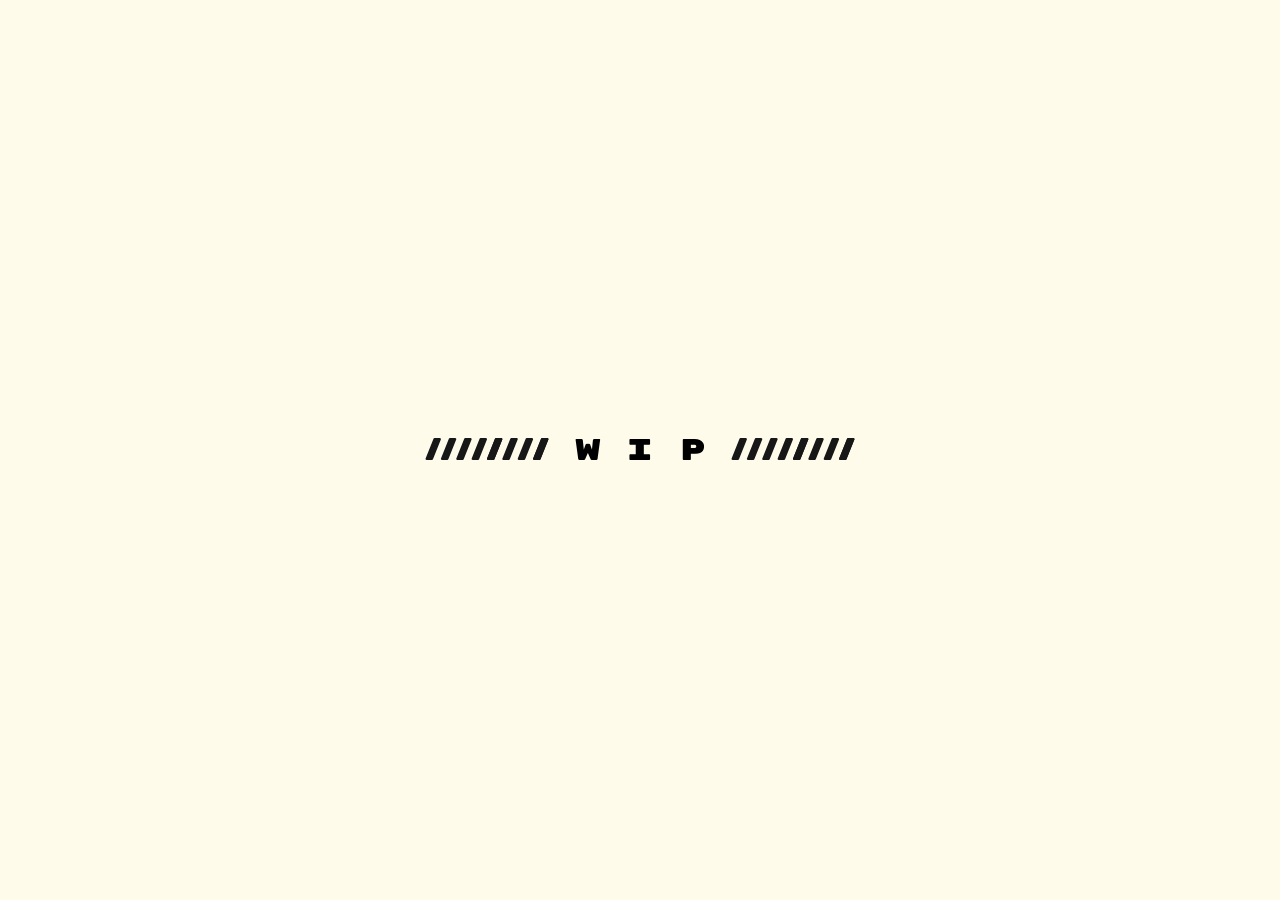
==== index.html @ 04292ec3 "first commit" ====
<html>
    <head>
        <link rel="stylesheet" href="https://fonts.googleapis.com/css?family=Rubik Mono One">
        <style>
        body {
            height: 100vh;
            padding: 0;
            margin: 0;
            background-color: #fffbeb;
            font-family: 'Rubik Mono One', sans-serif;
            font-size: 30px;
            user-select: none;
        }
        #container {
            width: 100%;
            height: 100%;
            padding: 0;
            margin: 0;
            display: flex;
            align-items: center;
        }
        p {
            width: 100%;
            text-align: center;
        }
        </style>
    </head>
    <body>
        <div id="container">
            <p>
                <img src="assets/images/construction.svg" height="22"><span> W I P </span><img src="assets/images/construction.svg" height="22">
            </p>
        </div>
    </body>
</html>
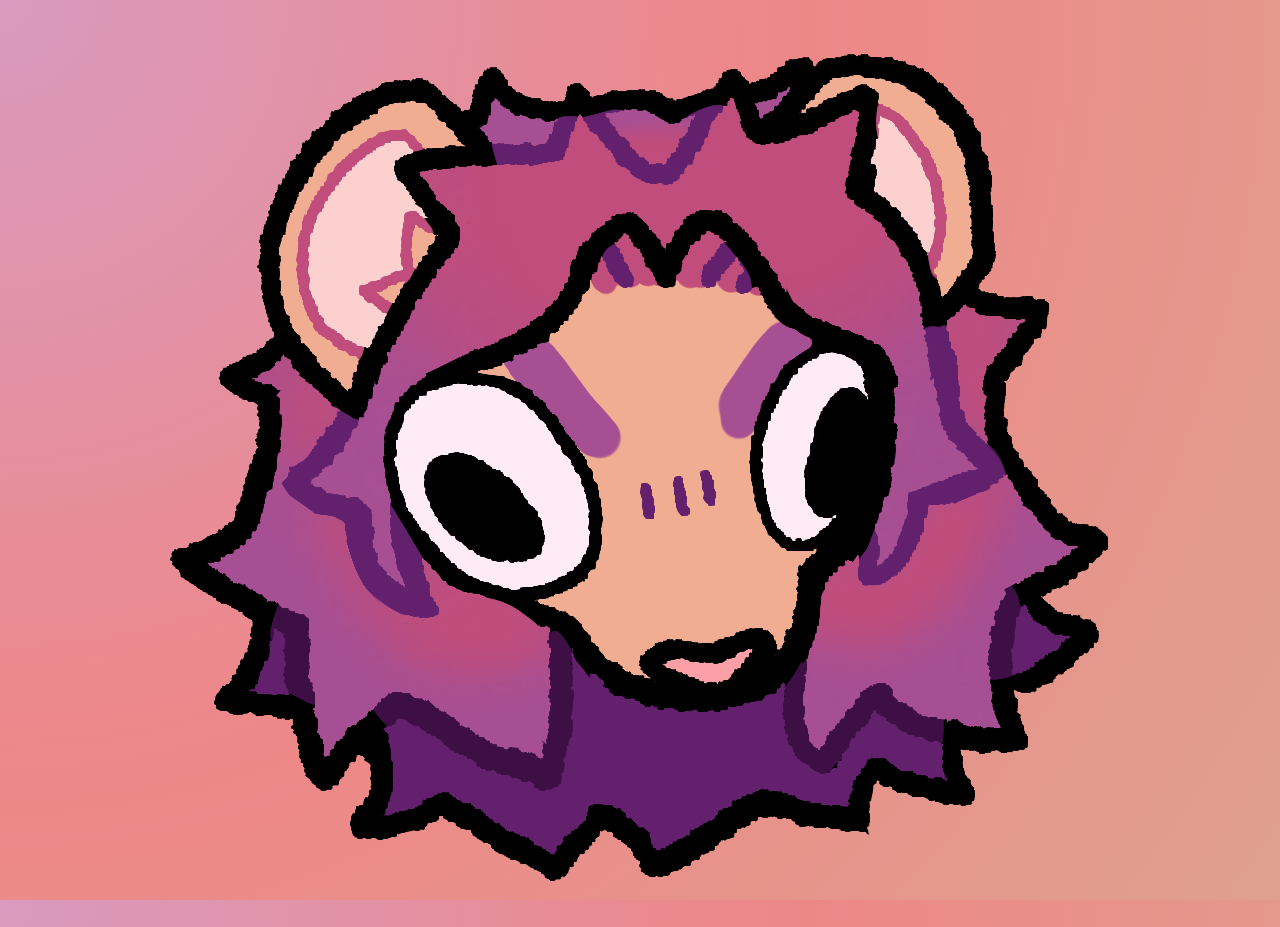
==== commit 01f37325: "updates" ====
--- a/index.html
+++ b/index.html
@@ -6,7 +6,7 @@
             height: 100vh;
             padding: 0;
             margin: 0;
-            background-color: #fffbeb;
+            background: radial-gradient(circle at top left, rgba(217, 154, 191, 1) 0%, rgb(238, 135, 135) 50%, rgb(223, 161, 143) 100%);
             font-family: 'Rubik Mono One', sans-serif;
             font-size: 30px;
             user-select: none;
@@ -23,12 +23,27 @@
             width: 100%;
             text-align: center;
         }
+        img {
+            will-change: transform, opacity;
+            opacity: 0%;
+            animation: fade_in 1.5s ease-out 0.25s forwards;
+        }
+        @keyframes fade_in {
+            from {
+                opacity: 0%;
+                transform: scale(0.95);
+            }
+            to {
+                opacity: 100%;
+                transform: scale(1);
+            }
+        }
         </style>
     </head>
     <body>
         <div id="container">
             <p>
-                <img src="assets/images/construction.svg" height="22"><span> W I P </span><img src="assets/images/construction.svg" height="22">
+                <img src="assets/images/apollo_by_tigerstooth.png" alt="apollo_by_tigerstooth">
             </p>
         </div>
     </body>
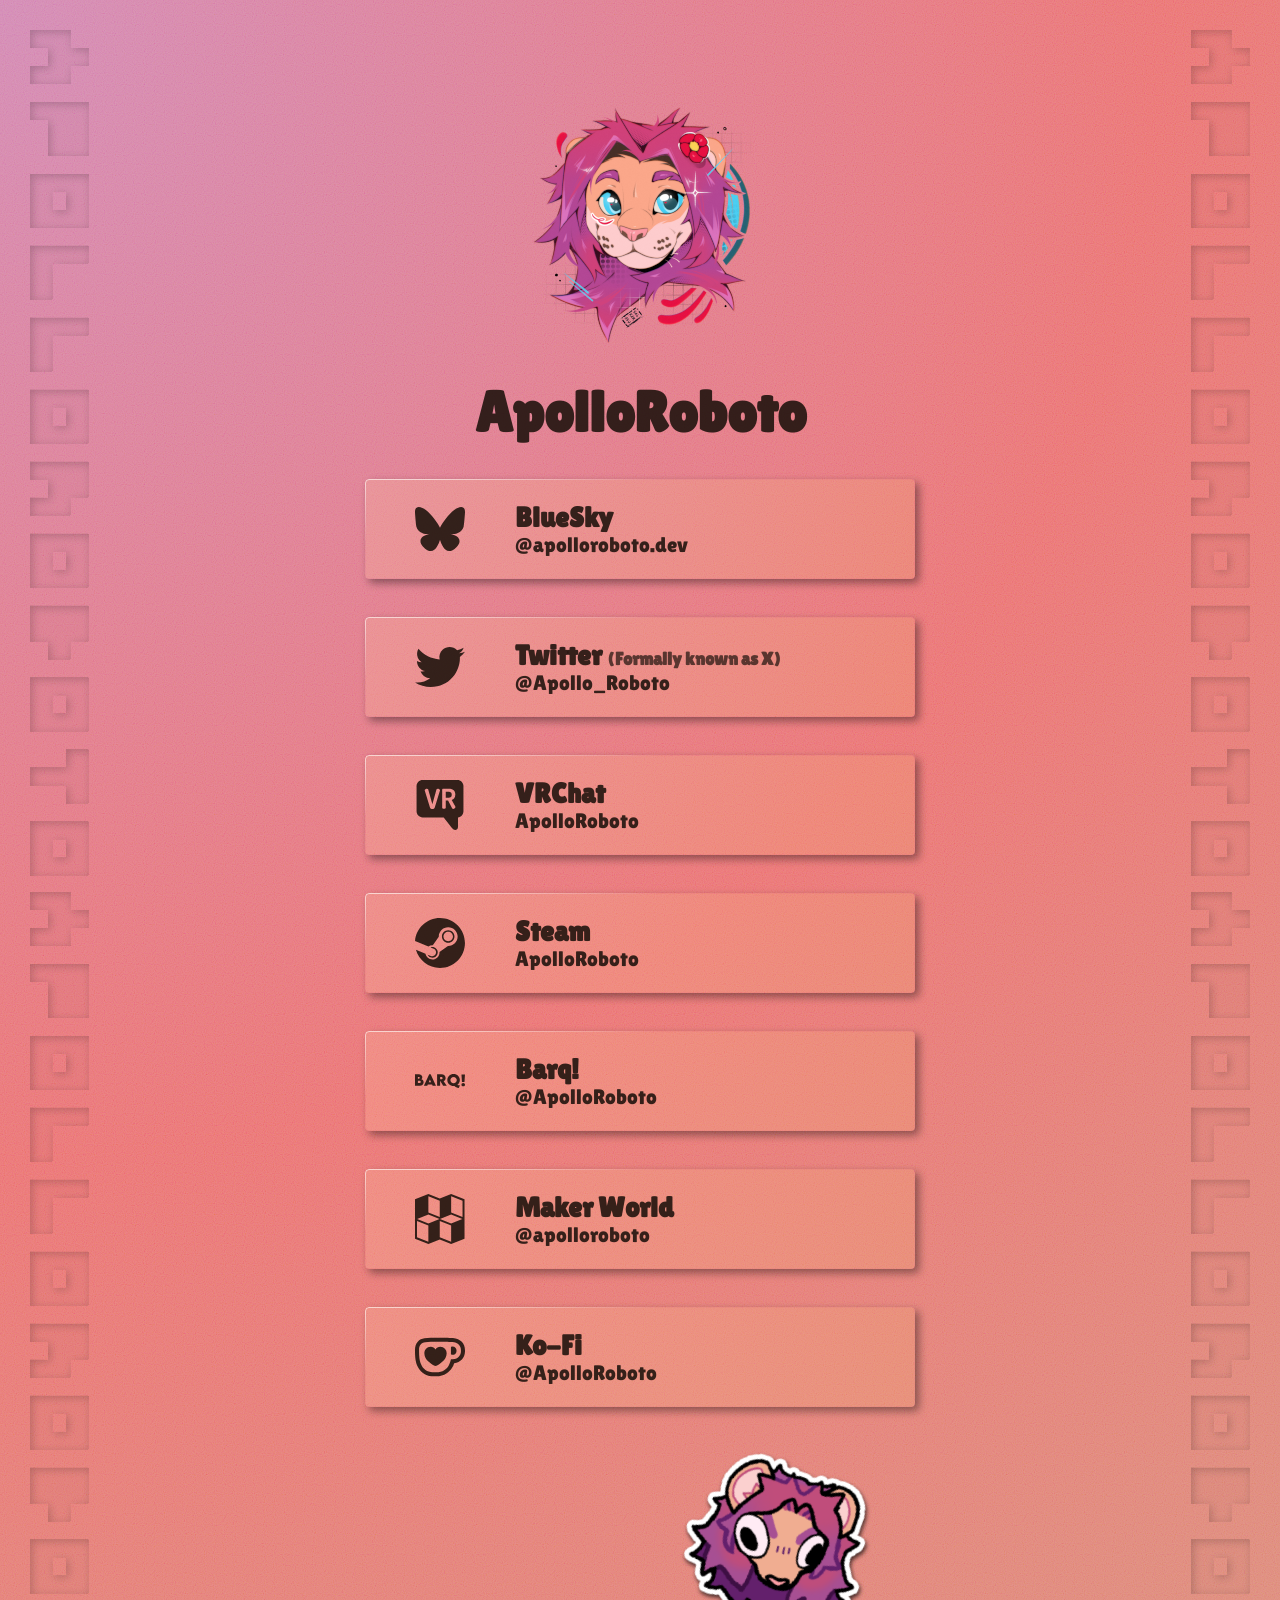
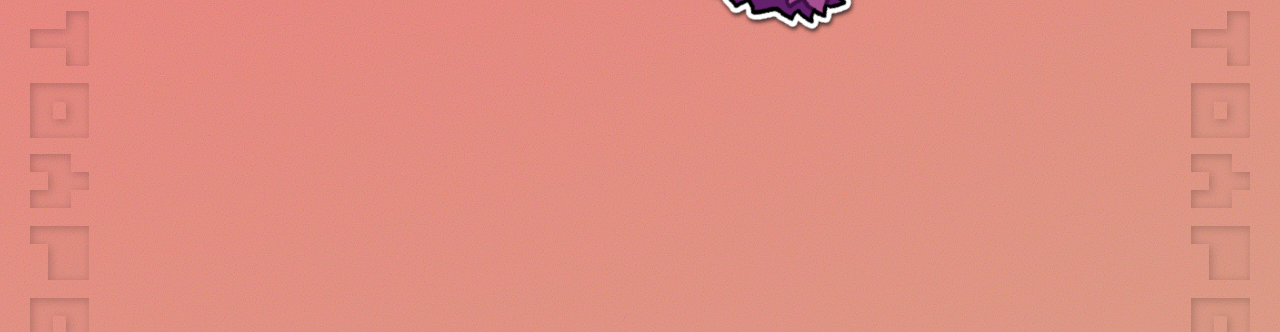
==== commit f98f3a7b: "using new page" ====
--- a/index.html
+++ b/index.html
@@ -1,50 +1,77 @@
 <html>
     <head>
-        <link rel="stylesheet" href="https://fonts.googleapis.com/css?family=Rubik Mono One">
-        <style>
-        body {
-            height: 100vh;
-            padding: 0;
-            margin: 0;
-            background: radial-gradient(circle at top left, rgba(217, 154, 191, 1) 0%, rgb(238, 135, 135) 50%, rgb(223, 161, 143) 100%);
-            font-family: 'Rubik Mono One', sans-serif;
-            font-size: 30px;
-            user-select: none;
-        }
-        #container {
-            width: 100%;
-            height: 100%;
-            padding: 0;
-            margin: 0;
-            display: flex;
-            align-items: center;
-        }
-        p {
-            width: 100%;
-            text-align: center;
-        }
-        img {
-            will-change: transform, opacity;
-            opacity: 0%;
-            animation: fade_in 1.5s ease-out 0.25s forwards;
-        }
-        @keyframes fade_in {
-            from {
-                opacity: 0%;
-                transform: scale(0.95);
-            }
-            to {
-                opacity: 100%;
-                transform: scale(1);
-            }
-        }
-        </style>
+        <link rel="stylesheet" href="https://fonts.googleapis.com/css?family=Lilita One">
+        <link rel="stylesheet" href="./assets/style.css">
     </head>
     <body>
-        <div id="container">
-            <p>
-                <img src="assets/images/apollo_by_tigerstooth.png" alt="apollo_by_tigerstooth">
-            </p>
-        </div>
+        <div class="left_bit_text"></div>
+        <div class="right_bit_text"></div>
+
+        <img src="assets/apollo_by_valkarasu_transparent.png" alt="Apollo by Valkarasu">
+        <h1>ApolloRoboto</h1>
+
+        <a id="bluesky" class="url_button" href="https://bsky.app/profile/apolloroboto.dev">
+            <img src="assets/icons/bluesky.svg">
+            <div>
+                <h2>BlueSky</h2>
+                <span>@apolloroboto.dev</span>
+            </div>
+        </a>
+
+        <a id="twitter" class="url_button" href="https://twitter.com/Apollo_Roboto">
+            <img src="assets/icons/twitter.svg">
+            <div>
+                <h2>Twitter <small>(Formally known as X)</small></h2>
+                <span>@Apollo_Roboto</span>
+            </div>
+        </a>
+
+        <a id="vrchat" class="url_button" href="https://vrchat.com/home/user/usr_f34f3c4d-56a7-4821-9aa4-51be458d421a">
+            <img src="assets/icons/vrchat_fill.svg">
+            <div>
+                <h2>VRChat</h2>
+                <span>ApolloRoboto</span>
+            </div>
+        </a>
+
+        <a id="steam" class="url_button" href="https://steamcommunity.com/id/ApolloRoboto/">
+            <img src="assets/icons/steam.svg">
+            <div>
+                <h2>Steam</h2>
+                <span>ApolloRoboto</span>
+            </div>
+        </a>
+
+        <a id="barq" class="url_button" href="https://barq.app/@ApolloRoboto">
+            <img src="assets/icons/barq.svg">
+            <div>
+                <h2>Barq!</h2>
+                <span>@ApolloRoboto</span>
+            </div>
+        </a>
+
+        <a id="maker_world" class="url_button" href="https://makerworld.com/en/@apolloroboto">
+            <img src="assets/icons/maker_world.svg">
+            <div>
+                <h2>Maker World</h2>
+                <span>@apolloroboto</span>
+            </div>
+        </a>
+
+        <a id="ko_fi" class="url_button" href="https://ko-fi.com/apolloroboto">
+            <img src="assets/icons/ko_fi.svg">
+            <div>
+                <h2>Ko-Fi</h2>
+                <span>@ApolloRoboto</span>
+            </div>
+        </a>
+
+        <img
+            id="apollo_sticker"
+            class="sticker"
+            src="assets/apollo_by_tigerstooth_sticker.png"
+            alt="Apollo by Tigerstooth"
+        >
+
     </body>
 </html>
--- a/assets/style.css
+++ b/assets/style.css
@@ -0,0 +1,164 @@
+body {
+    position: relative;
+    display: flex;
+    flex-direction: column;
+    align-items: center;
+    gap: 38px;
+    padding: 0;
+    margin: 0;
+    padding-block-start: 10vh;
+    padding-block-end: 33vh;
+    background:
+        url("noise.svg"),
+        radial-gradient(
+            circle at top left,
+            rgb(217, 154, 191) 0%,
+            /*rgb(240, 152, 185)*/
+            rgb(238, 135, 135) 50%,
+            rgb(223, 161, 143) 100%
+        );
+    background-blend-mode: color-burn;
+    font-family: "Lilita One";
+    user-select: none;
+    overflow-x: hidden;
+}
+
+
+/************************/
+
+
+h1 {
+    padding: 0;
+    margin: 0;
+    font-size: 57px;
+    color: #1A100ADF;
+    letter-spacing: 5%;
+    line-height: 57px;
+}
+
+
+/************************/
+
+
+.url_button {
+    display: flex;
+    flex-direction: row;
+    align-items: center;
+    gap: 50px;
+    padding-inline-start: 50px;
+    width: 60%;
+    max-width: 500px;
+    min-width: 400px;
+    height: 100px;
+    background-image: url("button.svg");
+    box-shadow: 4px 4px 8px #00000066;
+    border-radius: 4px;
+    text-decoration: none;
+    transition-property: scale, box-shadow;
+    transition-duration: .15s;
+    transition-timing-function: ease-in-out;
+}
+.url_button:hover {
+    scale: 102.5%;
+    box-shadow: 9px 9px 14px #00000066;
+}
+.url_button svg,
+.url_button img {
+    width: 50px;
+    height: 50px;
+    color: #1A100ADF;
+}
+.url_button h2 {
+    font-size: 28px;
+    color: #1A100ADF;
+    padding: 0;
+    margin: 0;
+}
+.url_button span {
+    font-size: 21px;
+    color: #1A100ADF;
+}
+.url_button small {
+    font-size: 18px;
+    opacity: 80%;
+}
+
+@media (max-width: 700px) {
+    .url_button {
+        padding-inline-start: 35px;
+        gap: 35px;
+        min-width: 390px;
+        width: 70%;
+    }
+}
+
+
+/************************/
+
+
+:root {
+    --bit-text-width: 59px;
+    --bit-text-gap: 30px;
+}
+.left_bit_text {
+    position: absolute;
+    top: var(--bit-text-gap);
+    left: var(--bit-text-gap);
+    bottom: 0;
+    width: var(--bit-text-width);
+    background-image: url("apolloroboto_bit_text.svg");
+    background-repeat: repeat-y;
+    background-position: top;
+    background-size: 100% auto;
+}
+.right_bit_text {
+    position: absolute;
+    top: var(--bit-text-gap);
+    right: var(--bit-text-gap);
+    bottom: 0;
+    width: var(--bit-text-width);
+    background-image: url("apolloroboto_bit_text.svg");
+    background-repeat: repeat-y;
+    background-position: top;
+    background-size: 100% auto;
+}
+
+@media (max-width: 700px) {
+    :root {
+        --bit-text-width: 43px;
+        --bit-text-gap: 15px;
+    }
+}
+@media (max-width: 590px) {
+    .right_bit_text,
+    .left_bit_text {
+        display: none;
+    }
+}
+
+
+/************************/
+
+
+.sticker {
+    position: absolute;
+    width: 190px;
+    height: 190px;
+    top: 0px;
+    left: 50%;
+    filter: drop-shadow(2px 2px 2px #000000BB);
+}
+#apollo_sticker {
+    translate: 385px 820px;
+    rotate: 22deg;
+}
+
+@media (max-width: 1340px) {
+    .sticker {
+        position: relative;
+        left: 0px;
+    }
+    #apollo_sticker {
+        translate: 140px 0px;
+    }
+}
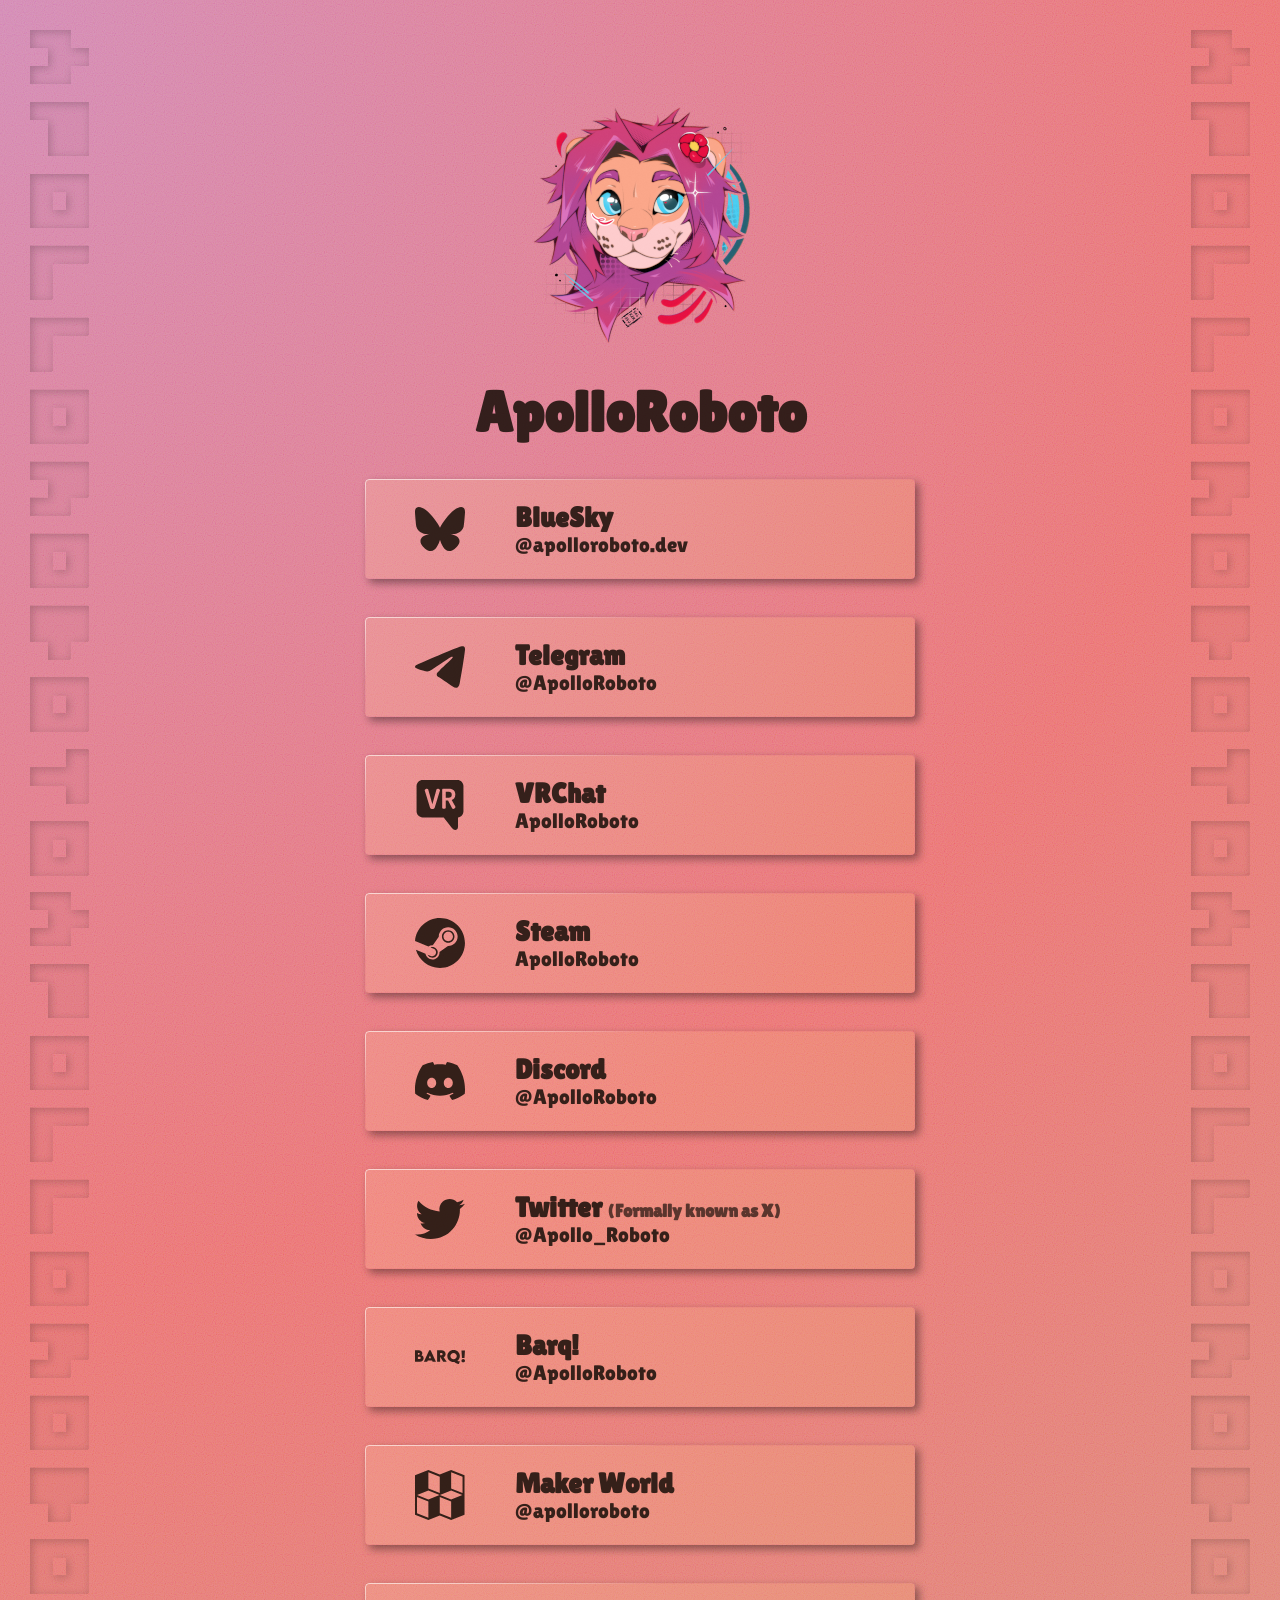
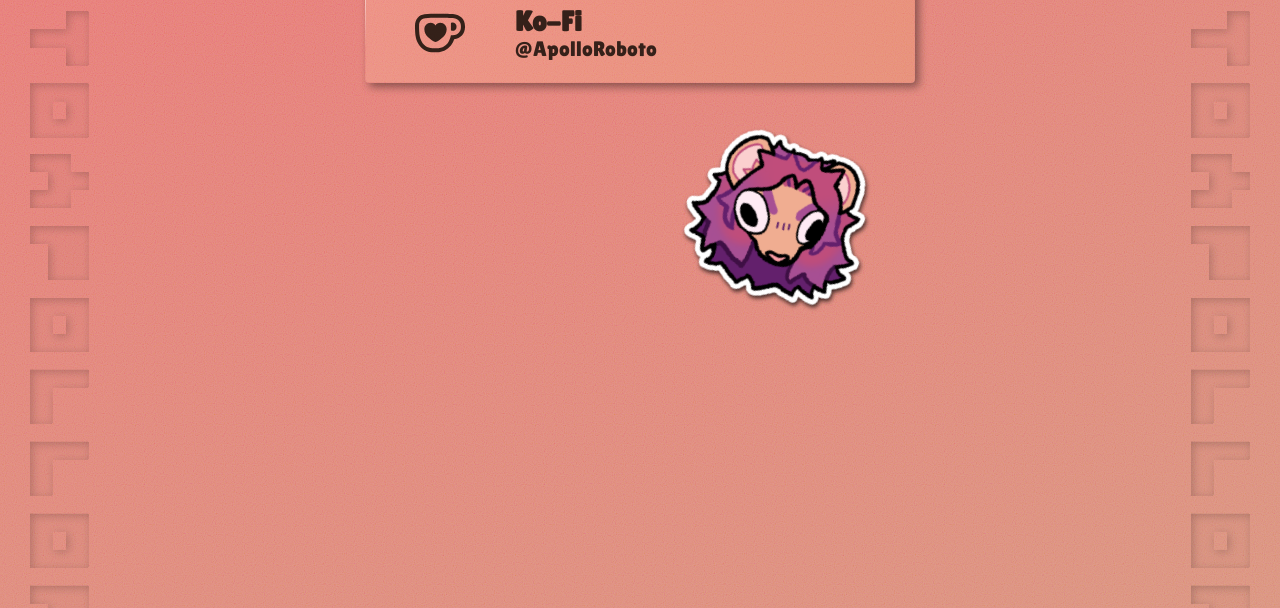
==== commit b5b245db: "more url and favicon" ====
--- a/index.html
+++ b/index.html
@@ -1,7 +1,8 @@
 <html>
     <head>
+        <link rel="stylesheet" href="./assets/style.css">
         <link rel="stylesheet" href="https://fonts.googleapis.com/css?family=Lilita One">
-        <link rel="stylesheet" href="./assets/style.css">
+        <link rel="icon" type="image/x-icon" href="./assets/favicon.ico">
     </head>
     <body>
         <div class="left_bit_text"></div>
@@ -18,11 +19,11 @@
             </div>
         </a>
 
-        <a id="twitter" class="url_button" href="https://twitter.com/Apollo_Roboto">
-            <img src="assets/icons/twitter.svg">
+        <a id="telegram" class="url_button" href="https://t.me/ApolloRoboto">
+            <img src="assets/icons/telegram.svg">
             <div>
-                <h2>Twitter <small>(Formally known as X)</small></h2>
-                <span>@Apollo_Roboto</span>
+                <h2>Telegram</h2>
+                <span>@ApolloRoboto</span>
             </div>
         </a>
 
@@ -39,6 +40,22 @@
             <div>
                 <h2>Steam</h2>
                 <span>ApolloRoboto</span>
+            </div>
+        </a>
+
+        <a id="discord" class="url_button" href="https://discordapp.com/users/230796915678117888">
+            <img src="assets/icons/discord.svg">
+            <div>
+                <h2>Discord</h2>
+                <span>@ApolloRoboto</span>
+            </div>
+        </a>
+
+        <a id="twitter" class="url_button" href="https://twitter.com/Apollo_Roboto">
+            <img src="assets/icons/twitter.svg">
+            <div>
+                <h2>Twitter <small>(Formally known as X)</small></h2>
+                <span>@Apollo_Roboto</span>
             </div>
         </a>
 
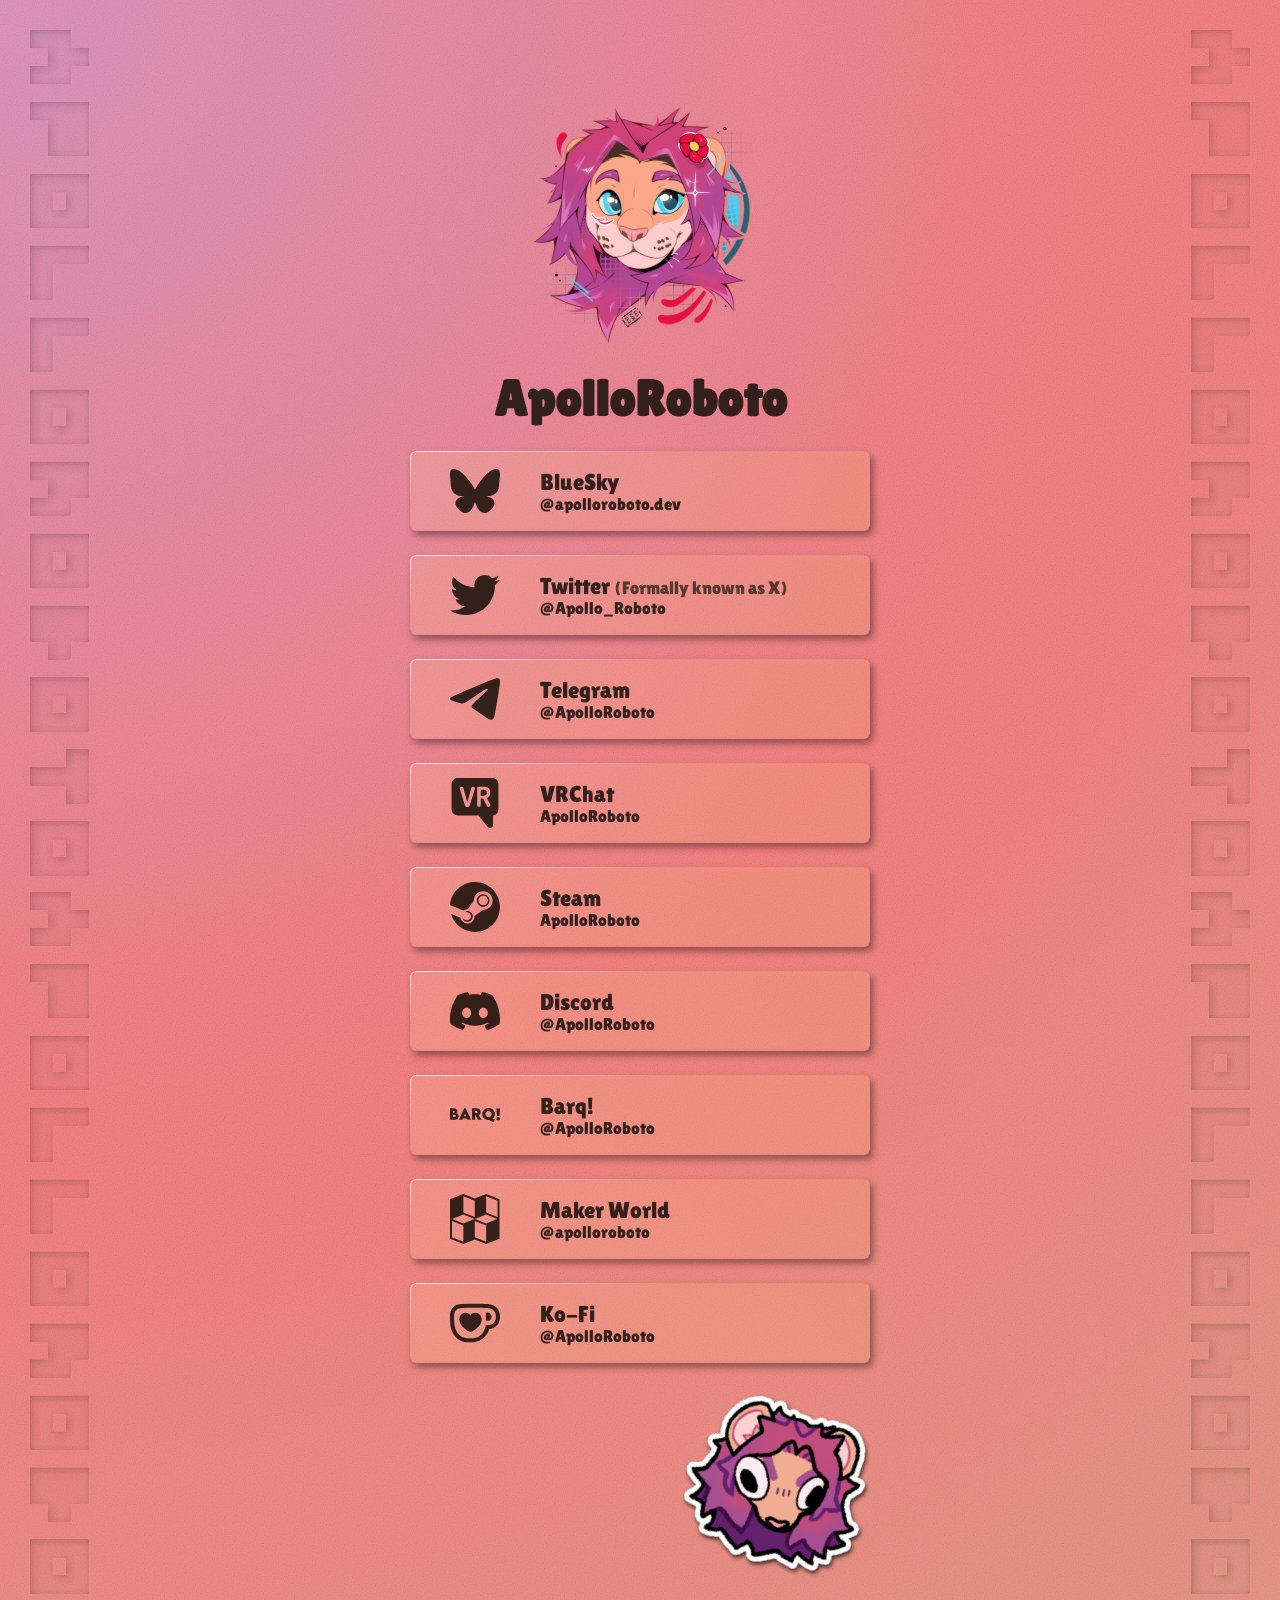
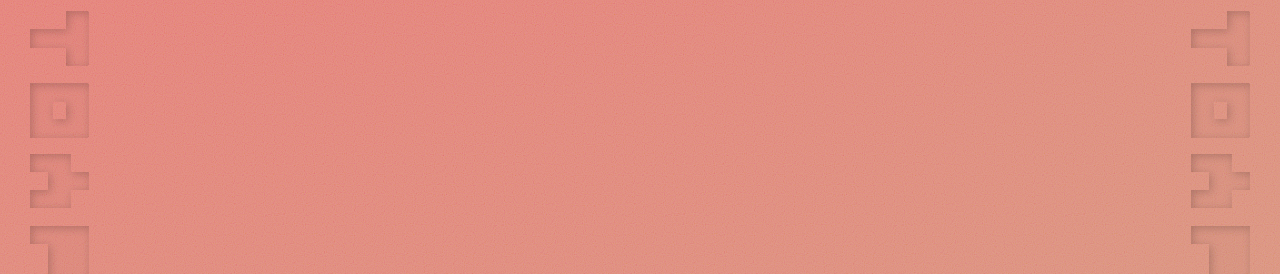
==== commit 06fe60d2: "scaled stuff better" ====
--- a/index.html
+++ b/index.html
@@ -16,6 +16,14 @@
             <div>
                 <h2>BlueSky</h2>
                 <span>@apolloroboto.dev</span>
+            </div>
+        </a>
+
+        <a id="twitter" class="url_button" href="https://twitter.com/Apollo_Roboto">
+            <img src="assets/icons/twitter.svg">
+            <div>
+                <h2>Twitter <small>(Formally known as X)</small></h2>
+                <span>@Apollo_Roboto</span>
             </div>
         </a>
 
@@ -48,14 +56,6 @@
             <div>
                 <h2>Discord</h2>
                 <span>@ApolloRoboto</span>
-            </div>
-        </a>
-
-        <a id="twitter" class="url_button" href="https://twitter.com/Apollo_Roboto">
-            <img src="assets/icons/twitter.svg">
-            <div>
-                <h2>Twitter <small>(Formally known as X)</small></h2>
-                <span>@Apollo_Roboto</span>
             </div>
         </a>
 
--- a/assets/style.css
+++ b/assets/style.css
@@ -1,9 +1,14 @@
+:root {
+    --primary-text-color: #331f1b;
+    --secondary-text-color: #57382f;
+}
+
 body {
     position: relative;
     display: flex;
     flex-direction: column;
     align-items: center;
-    gap: 38px;
+    gap: 24px;
     padding: 0;
     margin: 0;
     padding-block-start: 10vh;
@@ -30,10 +35,9 @@
 h1 {
     padding: 0;
     margin: 0;
-    font-size: 57px;
-    color: #1A100ADF;
-    letter-spacing: 5%;
-    line-height: 57px;
+    color: var(--primary-text-color);
+    font-size: 50px;
+    letter-spacing: 6%;
 }
 
 
@@ -44,15 +48,18 @@
     display: flex;
     flex-direction: row;
     align-items: center;
-    gap: 50px;
-    padding-inline-start: 50px;
+    gap: 40px;
+    padding-inline-start: 40px;
     width: 60%;
-    max-width: 500px;
-    min-width: 400px;
-    height: 100px;
+    max-width: 420px;
+    min-width: 380px;
+    height: 80px;
+    /*background-image: url("button_550x100.svg");
+    border-radius: 8px;*/
     background-image: url("button.svg");
-    box-shadow: 4px 4px 8px #00000066;
-    border-radius: 4px;
+    border-radius: 6px;
+    box-shadow: 3px 4px 7px #00000066;
+    color: var(--primary-text-color);
     text-decoration: none;
     transition-property: scale, box-shadow;
     transition-duration: .15s;
@@ -66,29 +73,30 @@
 .url_button img {
     width: 50px;
     height: 50px;
-    color: #1A100ADF;
 }
 .url_button h2 {
-    font-size: 28px;
-    color: #1A100ADF;
+    font-size: 22.5px;
+    font-weight: normal;
+    letter-spacing: 4%;
     padding: 0;
     margin: 0;
 }
 .url_button span {
-    font-size: 21px;
-    color: #1A100ADF;
+    font-size: 16.8px;
+    font-weight: normal;
+    letter-spacing: 3%;
 }
 .url_button small {
     font-size: 18px;
-    opacity: 80%;
+    color: var(--secondary-text-color);
 }
 
-@media (max-width: 700px) {
+@media (max-width: 630px) {
     .url_button {
-        padding-inline-start: 35px;
-        gap: 35px;
-        min-width: 390px;
-        width: 70%;
+        padding-inline-start: 30px;
+        gap: 30px;
+        min-width: 360px;
+        width: 72%;
     }
 }
 
@@ -123,13 +131,15 @@
     background-size: 100% auto;
 }
 
-@media (max-width: 700px) {
+@media (max-width: 630px) {
+    /* get smaller */
     :root {
         --bit-text-width: 43px;
         --bit-text-gap: 15px;
     }
 }
-@media (max-width: 590px) {
+@media (max-width: 565px) {
+    /* hide when no more room */
     .right_bit_text,
     .left_bit_text {
         display: none;
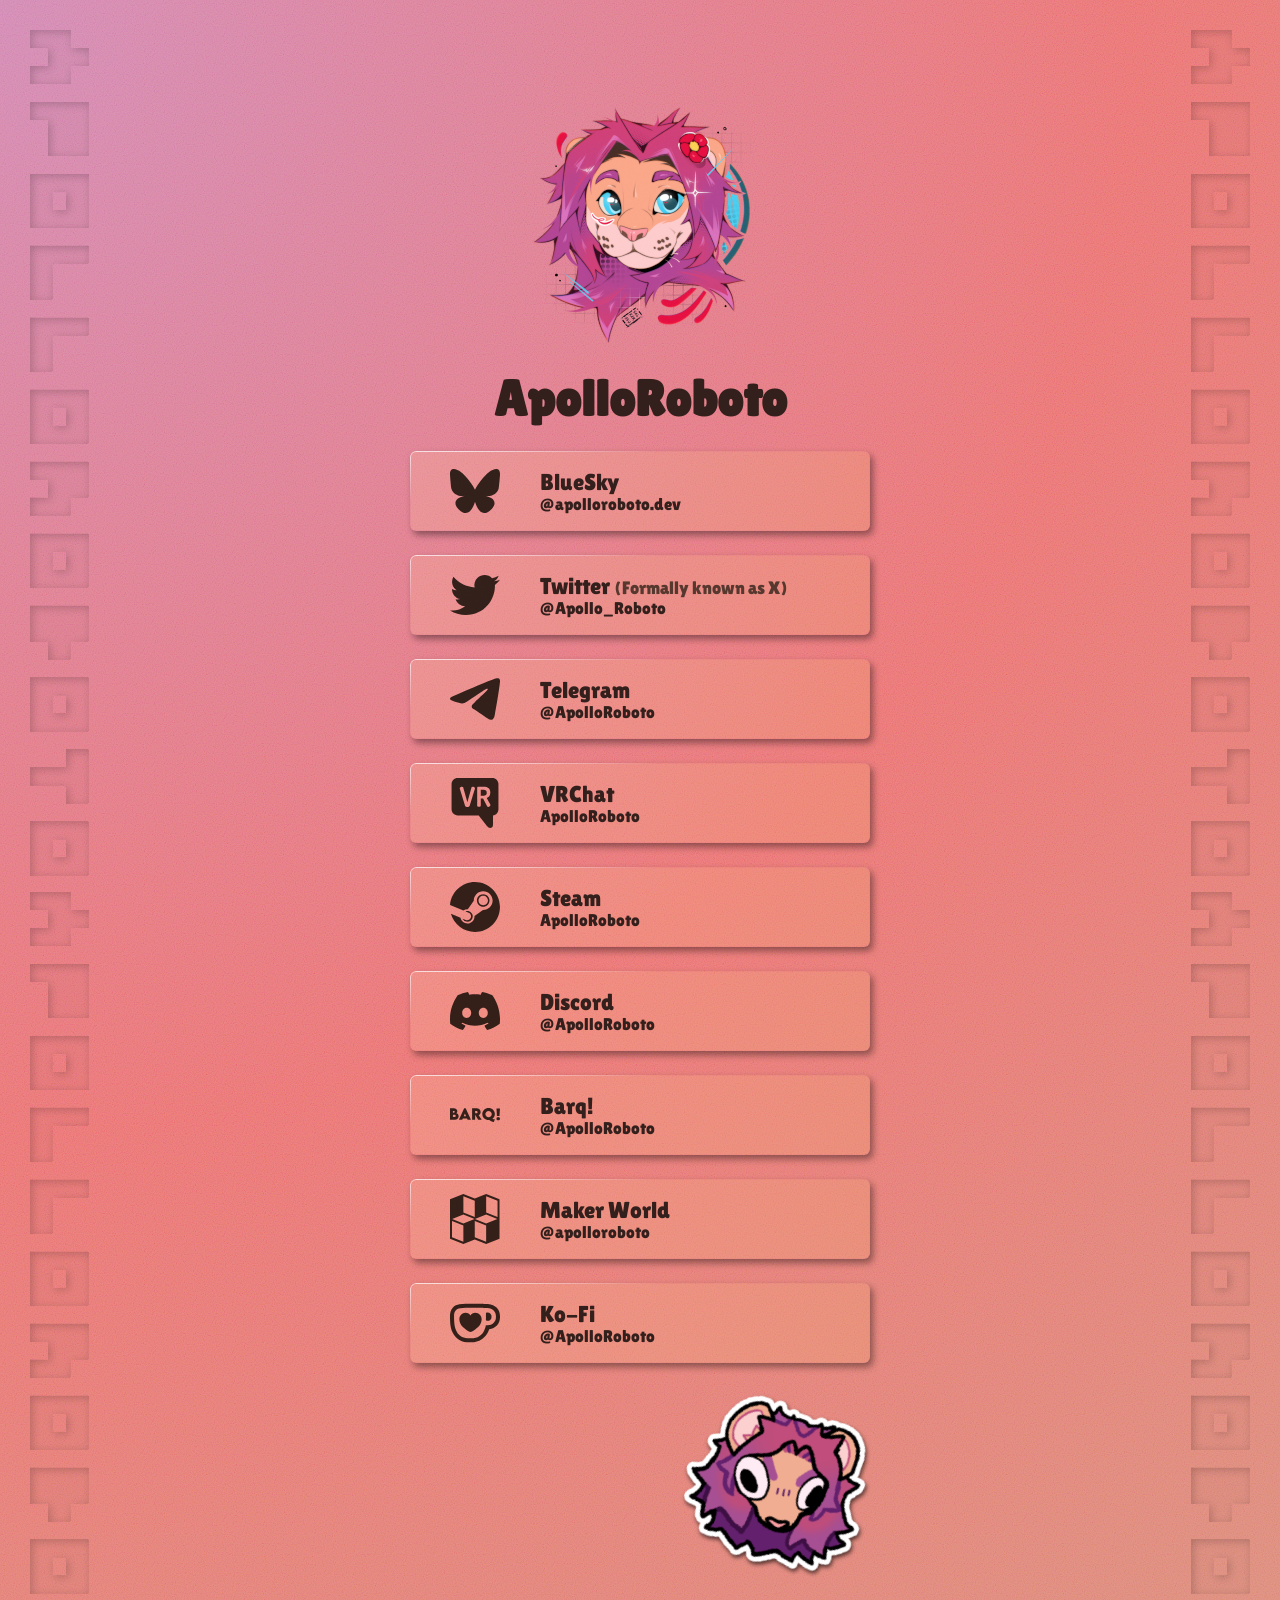
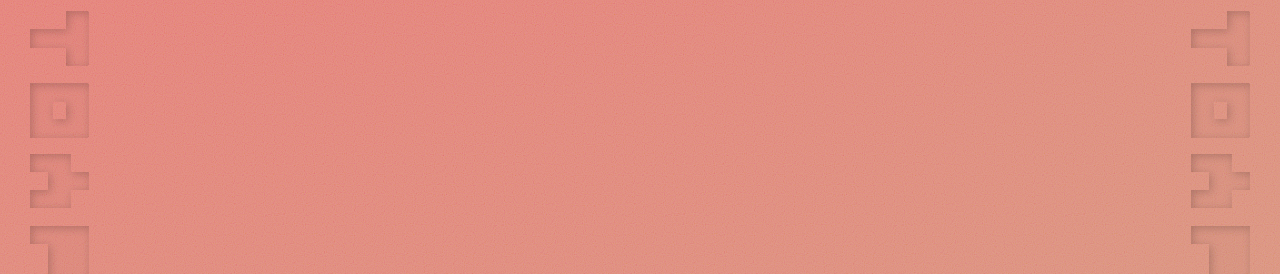
==== commit 0dc5f8c1: "sticker animation" ====
--- a/index.html
+++ b/index.html
@@ -8,7 +8,7 @@
         <div class="left_bit_text"></div>
         <div class="right_bit_text"></div>
 
-        <img src="assets/apollo_by_valkarasu_transparent.png" alt="Apollo by Valkarasu">
+        <img src="assets/apollo_by_valkarasu.png" alt="Apollo by Valkarasu">
         <h1>ApolloRoboto</h1>
 
         <a id="bluesky" class="url_button" href="https://bsky.app/profile/apolloroboto.dev">
--- a/assets/style.css
+++ b/assets/style.css
@@ -18,7 +18,6 @@
         radial-gradient(
             circle at top left,
             rgb(217, 154, 191) 0%,
-            /*rgb(240, 152, 185)*/
             rgb(238, 135, 135) 50%,
             rgb(223, 161, 143) 100%
         );
@@ -54,8 +53,6 @@
     max-width: 420px;
     min-width: 380px;
     height: 80px;
-    /*background-image: url("button_550x100.svg");
-    border-radius: 8px;*/
     background-image: url("button.svg");
     border-radius: 6px;
     box-shadow: 3px 4px 7px #00000066;
@@ -90,7 +87,6 @@
     font-size: 18px;
     color: var(--secondary-text-color);
 }
-
 @media (max-width: 630px) {
     .url_button {
         padding-inline-start: 30px;
@@ -130,7 +126,6 @@
     background-position: top;
     background-size: 100% auto;
 }
-
 @media (max-width: 630px) {
     /* get smaller */
     :root {
@@ -151,18 +146,34 @@
 
 
 .sticker {
+    opacity: 100%;
+    scale: 100%;
     position: absolute;
     width: 190px;
     height: 190px;
     top: 0px;
     left: 50%;
-    filter: drop-shadow(2px 2px 2px #000000BB);
+    filter: drop-shadow(2px 2px 2px #000000AA);
+    animation-name: sticker_init;
+    animation-duration: 0.75s;
+    animation-delay: 0.25s;
+    animation-timing-function: cubic-bezier(0.7, 0, 0.84, 0);
+    animation-fill-mode: backwards;
+    animation-iteration-count: 1;
+    animation-play-state: running;
+    will-change: opacity, scale, filter, transform;
+    transition-property: scale, transform;
+    transition-duration: .15s;
+    transition-timing-function: ease-in-out;
+}
+.sticker:hover {
+    scale: 105%;
+    transform: rotate(2deg);
 }
 #apollo_sticker {
     translate: 385px 820px;
     rotate: 22deg;
 }
-
 @media (max-width: 1340px) {
     .sticker {
         position: relative;
@@ -172,3 +183,17 @@
         translate: 140px 0px;
     }
 }
+@keyframes sticker_init {
+    from {
+        opacity: 0%;
+        scale: 115%;
+        filter: drop-shadow(10px 7px 12px #00000044);
+        transform: rotate(6deg);
+    }
+    to {
+        opacity: 100%;
+        scale: 100%;
+        filter: drop-shadow(2px 2px 2px #000000AA);
+        transform: rotate(0deg);
+    }
+}
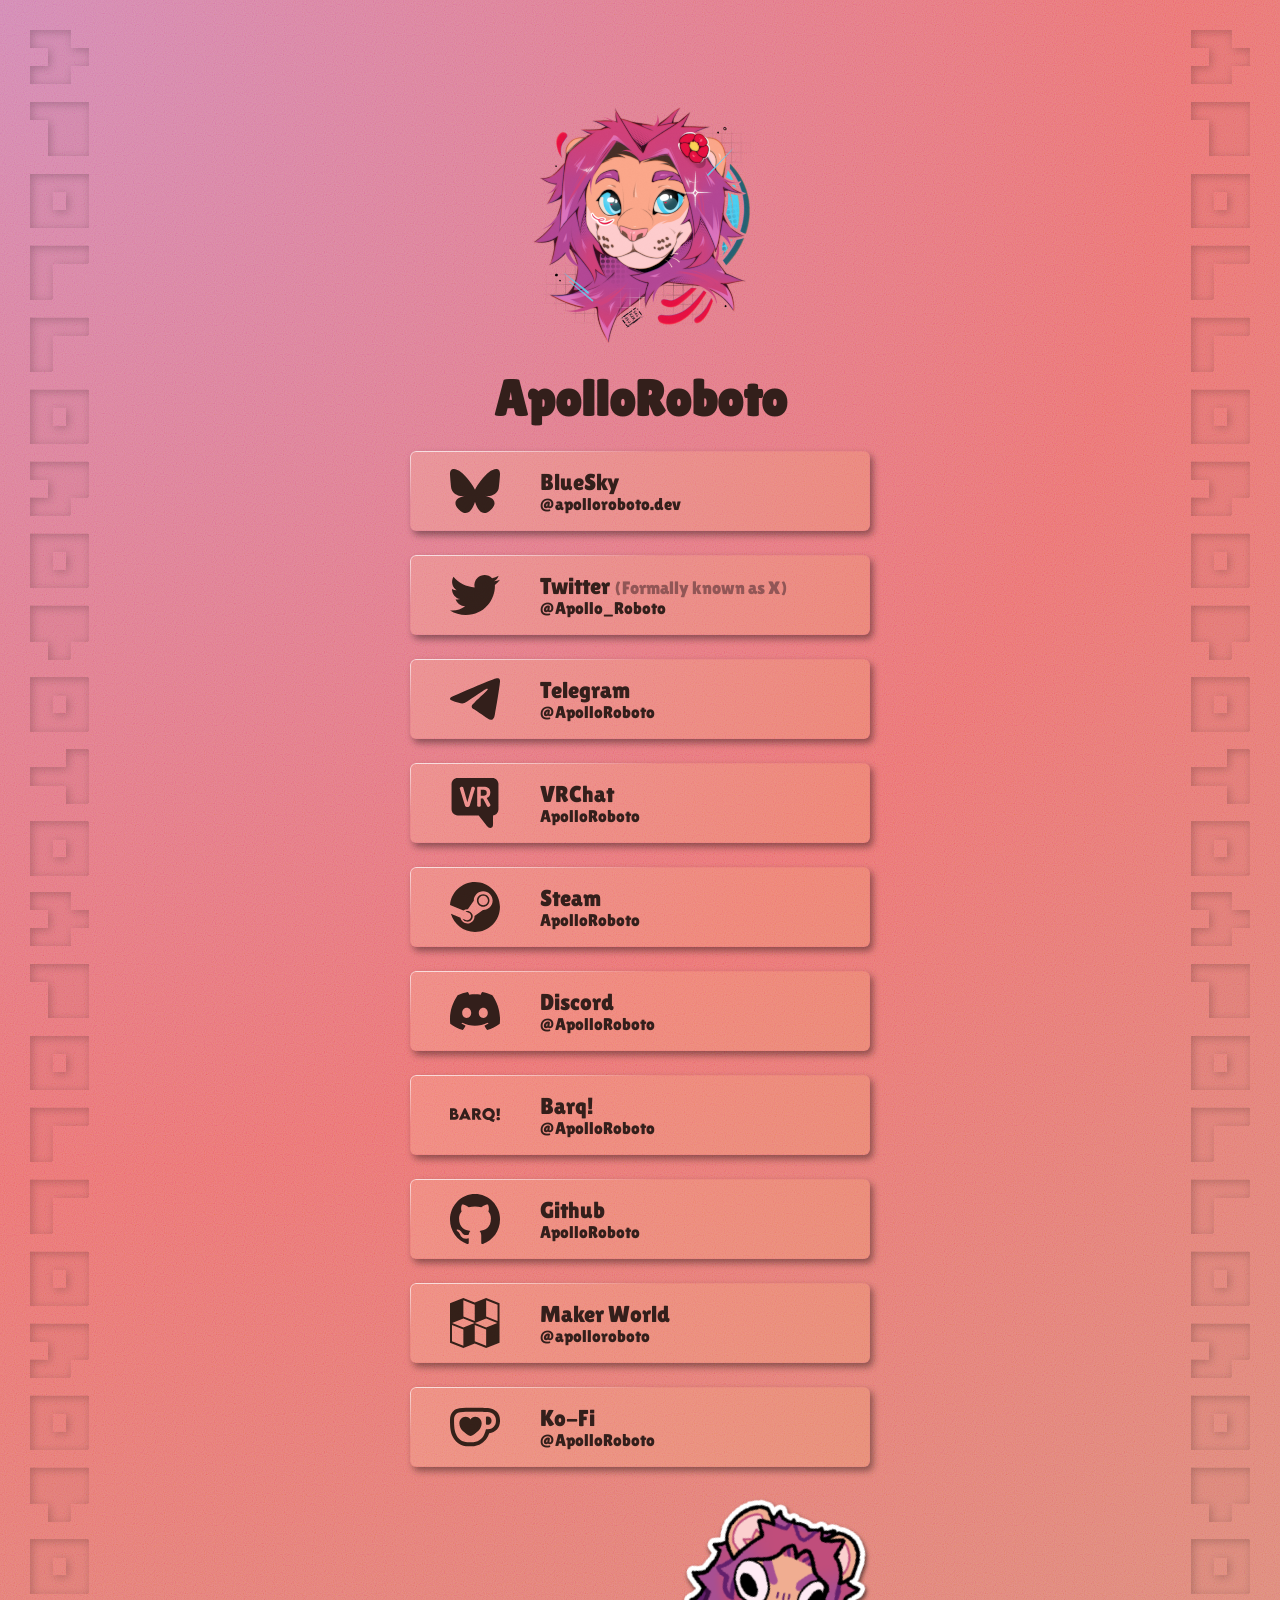
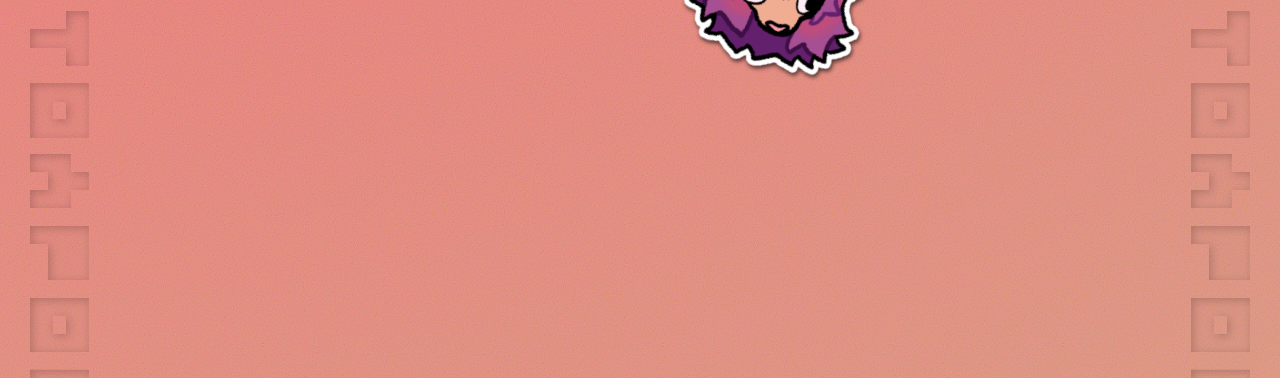
==== commit de1c412a: "fixed scale" ====
--- a/index.html
+++ b/index.html
@@ -3,6 +3,7 @@
         <link rel="stylesheet" href="./assets/style.css">
         <link rel="stylesheet" href="https://fonts.googleapis.com/css?family=Lilita One">
         <link rel="icon" type="image/x-icon" href="./assets/favicon.ico">
+        <meta name="viewport" content="width=device-width, initial-scale=0.6">
     </head>
     <body>
         <div class="left_bit_text"></div>
@@ -67,6 +68,14 @@
             </div>
         </a>
 
+        <a id="github" class="url_button" href="https://github.com/ApolloRoboto">
+            <img src="assets/icons/github.svg">
+            <div>
+                <h2>Github</h2>
+                <span>ApolloRoboto</span>
+            </div>
+        </a>
+
         <a id="maker_world" class="url_button" href="https://makerworld.com/en/@apolloroboto">
             <img src="assets/icons/maker_world.svg">
             <div>
--- a/assets/style.css
+++ b/assets/style.css
@@ -1,6 +1,6 @@
 :root {
     --primary-text-color: #331f1b;
-    --secondary-text-color: #57382f;
+    --secondary-text-color: #915656;
 }
 
 body {
